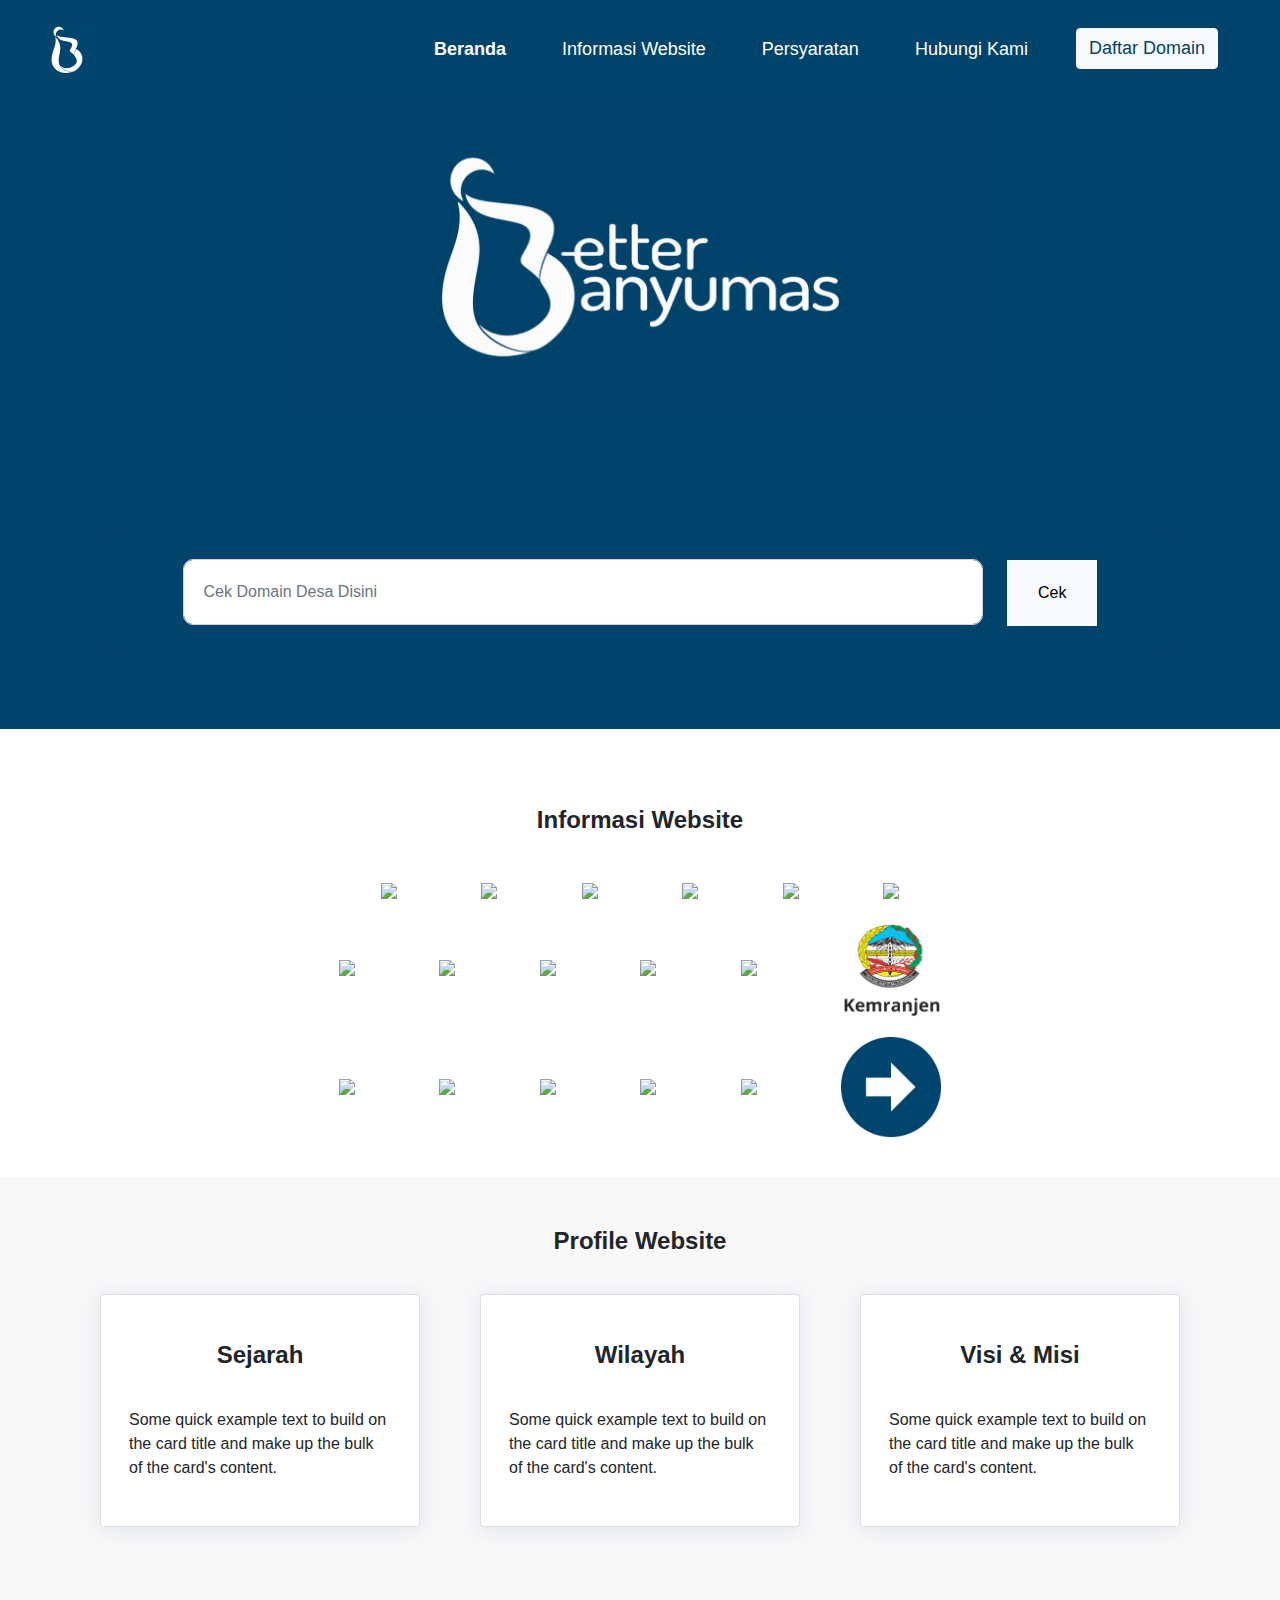
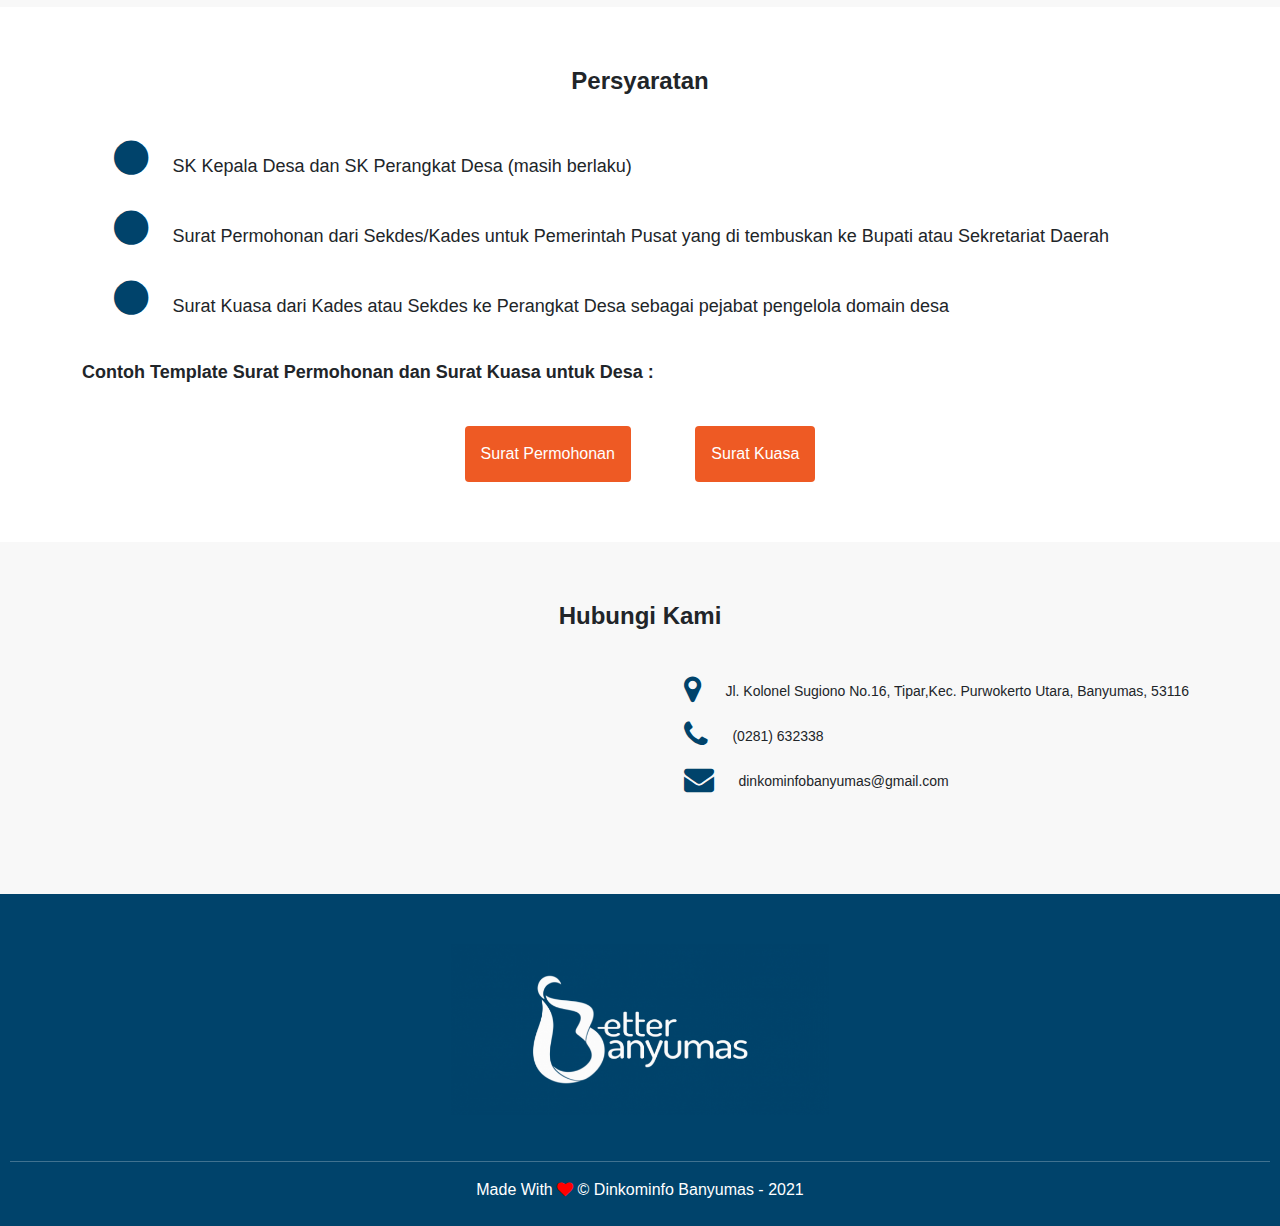
==== index.html @ e062c5b0 "Initial Commit - Layouting" ====
<!DOCTYPE html>
<html>
<head>
	<title>Dinkominfo - Pendaftaran Domain</title>
	<link rel="stylesheet" href="css/style.css" />
	<link rel="stylesheet" href="css/bootstrap.min.css" />
	<link rel="stylesheet" href="https://maxcdn.bootstrapcdn.com/font-awesome/4.5.0/css/font-awesome.min.css" />
</head>
<body>
	
	<section id="header">
		<div class="menu-bar">
			<nav class="navbar navbar-expand-lg navbar-light">
				<div class="container-fluid">
					<a class="navbar-brand" href="index.html"><img src="images/logo.jpg"></a>
					<button class="navbar-toggler" type="button" data-bs-toggle="collapse" data-bs-target="#navbarNav" aria-controls="navbarNav" aria-expanded="false" aria-label="Toggle navigation">
						<span class="navbar-toggler-icon"></span>
					</button>
					<div class="collapse navbar-collapse justify-content-end" id="navbarNav">
						<ul class="navbar-nav ml-auto">
							<li class="nav-item">
								<a class="nav-link" href="#"><b>Beranda</b></a>
							</li>
							<li class="nav-item">
								<a class="nav-link" href="#profile">Informasi Website</a>
							</li>
							<li class="nav-item">
								<a class="nav-link" href="#site-stats">Persyaratan</a>
							</li>
							<li class="nav-item">
								<a class="nav-link" href="#alamat">Hubungi Kami</a>
							</li>
							<li class="nav-item">
								<a href="login.html" type="button" class="btn btn-light button-user">Daftar Domain</a>
							</li>
						</ul>
					</div>
				</div>
			</nav>
		</div>
		<div class="banner text-center">
			<img src="images/logo_banner.png">
		</div>
	</section>

	<div class="search-job text-center">
		<input type="text" class="form-control" placeholder="Cek Domain Desa Disini">
		<input type="button" class="btn btn-light" value="Cek">
	</div>

	<section id="recruiters">
		<div class="container text-center">
			<h3>Informasi Website</h3>
			<div>
				<img src="images/ajibarang.png">
				<img src="images/banyumas.png">
				<img src="images/baturaden.png">
				<img src="images/cilongok.png">
				<img src="images/gumelar.png">
				<img src="images/jatilawang.png">
			</div>
			<div>
				<img src="images/kalibagor.png">
				<img src="images/karanglewas.png">
				<img src="images/kebasen.png">
				<img src="images/kedungbanteng.png">
				<img src="images/kembaran.png">
				<img src="images/Kemranjen.png">
			</div>
			<div>
				<img src="images/lumbir.png">
				<img src="images/patikraja.png">
				<img src="images/pekuncen.png">
				<img src="images/purwojati.png">
				<img src="images/rawalo.png">
				<img src="images/arrow.jpg">
			</div>
		</div>
	</section>

	<section id="profile">
		<div class="container">
			<h5>Profile Website</h5>
			<div class="row">
				<div class="card" style="width: 20rem;">
					<div class="card-body">
						<h5 class="card-title">Sejarah</h5>
						<p class="card-text">Some quick example text to build on the card title and make up the bulk of the card's content.</p>
					</div>
				</div>
				<div class="card" style="width: 20rem;">
					<div class="card-body">
						<h5 class="card-title">Wilayah</h5>
						<p class="card-text">Some quick example text to build on the card title and make up the bulk of the card's content.</p>
					</div>
				</div>
				<div class="card" style="width: 20rem;">
					<div class="card-body">
						<h5 class="card-title">Visi & Misi</h5>
						<p class="card-text">Some quick example text to build on the card title and make up the bulk of the card's content.</p>
					</div>
				</div>
			</div>
			
		</div>
	</section>

	<section id="site-stats">
		<div class="container text-center">
			<h3>Persyaratan</h3>
			<div class="row">
				<div class="keterangan">
					<ul>
						<li>		
							<i class="fa fa-circle fa-2x" aria-hidden="true"style="color:#00436b"></i>
							<span>SK Kepala Desa dan SK Perangkat Desa (masih berlaku)</span>
						</li>
						<li>	
							<i class="fa fa-circle fa-2x" aria-hidden="true"style="color:#00436b"></i>
							<span>Surat Permohonan dari Sekdes/Kades untuk Pemerintah Pusat yang di tembuskan ke Bupati atau Sekretariat Daerah</span>
						</li>
						<li>	
							<i class="fa fa-circle fa-2x" aria-hidden="true"style="color:#00436b"></i>
							<span> Surat Kuasa dari Kades atau Sekdes ke Perangkat Desa sebagai pejabat pengelola domain desa</span>
						</li>
					</ul>
					<span><b>Contoh Template Surat Permohonan dan Surat Kuasa untuk Desa : </b></span>
				</div>
				<div class="button">
					<button class="btn">Surat Permohonan</button>
					<button class="btn">Surat Kuasa</button>
				</div>
			</div>
		</div>
	</section>

	<section id="alamat">
		<div class="container text-center">
			<h3>Hubungi Kami</h3>
			<div class="row">
				<div class="col-md-6">
					<div id="map-container-google-2" class="z-depth-1-half map-container" style="height: 200px weight: 300px">
						<iframe src="https://maps.google.com/maps?q=manhatan&t=&z=13&ie=UTF8&iwloc=&output=embed" frameborder="0"
						style="border:0" allowfullscreen></iframe>
					</div>
				</div>
				<div class="col-md-6">
					<ul>
						<li>		
							<i class="fa fa-map-marker fa-2x" aria-hidden="true"style="color:#00436b"></i>
							<span>Jl. Kolonel Sugiono No.16, Tipar,Kec. Purwokerto Utara, Banyumas, 53116</span>
						</li>
						<li>	
							<i class="fa fa-phone fa-2x" aria-hidden="true"style="color:#00436b"></i>
							<span>(0281) 632338</span>
						</li>
						<li>	
							<i class="fa fa-envelope fa-2x" aria-hidden="true"style="color:#00436b"></i>
							<span>dinkominfobanyumas@gmail.com</span>
						</li>
					</ul>
				</div>
			</div>
		</div>
	</section>

	<section id="footer" class="text-center">
		<img src="images/logo_banner.png" class="footer-image">
		<hr>
		<p>Made With <i class="fa fa-heart"></i> © Dinkominfo Banyumas - 2021</p>
	</section>

	<script src="js/bootstrap.min.js"></script>
</body>
</html>
---- css/style.css ----
* 
{
	padding: 0;
	margin: 0;
	font-family: sans-serif;
}

/** Header dan Navbar **/
.menu-bar {
	background-color: #00436b;
	padding-right: 30px;
	padding-left: 30px;
}

.nav-link {
	font-size: 18px;
	color: #fff !important;
	margin: 20px;
}

.nav-item .button-user {
	font-size: 18px;
	color: #00436b !important;
	margin: 20px;
}

.navbar-nav {
	text-align: center;
}

.menu-bar .navbar-toggler {
	padding-right: 0;
	outline: none;
	border: none;
}

.banner {
	height: 70vh;
	background-color: #00436b;
	background-size: cover;
	background-position: center;
	color: #fff;
}

/** Search **/
.search-job {
	padding: 20px 0;
	margin: -200px 8% 50px;
	background-color: #00436b;
	border-radius: 15px;
	box-shadow: 0 0 10px rgba(0,0,0,0);
}

.search-job .form-control{
	max-width: 800px;
	display: inline-flex;
	margin: 10px 10px;
	border-radius: 10px;
	padding: 20px;
}

.search-job .btn-light{
	border-radius: 0;
	margin: 10px;
	padding: 20px 30px;
}

/** Informasi Website Desa **/
#recruiters {
	padding-top: 100px;
	padding-bottom: 30px;
}

#recruiters h3 {
	text-align: center;
	padding-bottom: 30px;
	font-weight: 600;
	font-size: 24px;
}

#recruiters img {
	max-width: 100px;
	margin: 10px 40px;
}

/** Profile Website **/
#profile {
	background: #f8f8f8;
	padding: 50px 0;
}

#profile h5{
	text-align: center;
	padding-bottom: 30px;
	font-weight: 600;
	font-size: 24px;	
}

.card {
	padding: 30px 0;
	margin: 30px;
	border-radius: 10px;
	box-shadow: 0 2px 20px 0 rgba(110,130,208, .18);
}

/** KeunggulanLokerku **/
#site-stats {
	padding: 60px 0;
}

#site-stats h3 {
	text-align: center;
	padding-bottom: 30px;
	font-weight: 600;
	font-size: 24px;	
}

#site-stats .fa {
	font-size: 40px;
	margin-right: 20px;
	margin-bottom: 20px;
	line-height: 50px;
	vertical-align: middle;
}

.keterangan {
	text-align: left;
}

#site-stats ul {
    list-style-type: none;
}

#site-stats span {
    font-family: sans-serif;
    font-size: 18px;
}

#site-stats .btn {
	color: #fff !important;
	background: #EE5A24 !important;
	margin-right: 30px;
	margin-left: 30px;
	margin-top: 40px;
	padding: 15px;
}

/** Hubungi Kami **/
#alamat {
	padding: 60px 0;
	background-color: #f8f8f8;
}

#alamat h3 {
	text-align: center;
	padding-bottom: 30px;
	font-weight: 600;
	font-size: 24px;	
}

#alamat ul {
    list-style-type: none;
    text-align: left;
    margin-bottom: 30px;
}

#alamat .fa {
	font-size: 30px;
	margin-right: 20px;
	margin-bottom: 5px;
	line-height: 40px;
	vertical-align: middle;
}

#alamat span {
    font-family: sans-serif;
    font-size: 14px;
    padding: 0;
    margin: 0;
}

/** Footer **/
#footer {
	background: #00436b; 
	padding: 20px 10px 8px;
}

.footer-image {
	margin: 30px 0;
	height: 30%;
	max-width: 30%;
}

#footer p {
	color: #fff;
}

#footer hr {
	color: #fff;
}

.fa-heart {
	color: #f00;
}

/** Page_List_Lowongan **/
#jobs_lowongan {
	padding: 30px 0;
}

#jobs_lowongan h5{
	text-align: left;
	padding-bottom: 60px;
	font-weight: 600;
	font-size: 24px;	
}

.company-details-lowongan {
	box-shadow: 0 2px 20px 0 rgba(110,130,208, .18);
	border-radius: 5px;
	margin-bottom: 50px;
}

.job-update-lowongan {
	background: #fff;
	padding: 10px 20px;
	border-radius: 5px;
}

.job-update-lowongan .fa {
	margin-top: 5px;
	margin-right: 10px;
	color: #4A7FF1;
}

.apply-btn {
	height: 40px;
	background-color: #4A7FF1;
	padding: 7px;
	border-bottom-left-radius: 5px;
	border-bottom-right-radius: 5px;
}

.apply-btn .btn-primary {
	padding: 0 30px;
	float: right;
	border-radius: 0;
	box-shadow: none !important;
	background: transparent;
	border: 1px solid #fff;
}

/** Page_Login **/
.background {
	background: #00456D !important;
}

.text-center-login {
	margin-top: 20px;
	text-align: center;
}

.background .btn {
	background-color: #EE5A24 !important;
	color: #ffffff;
}
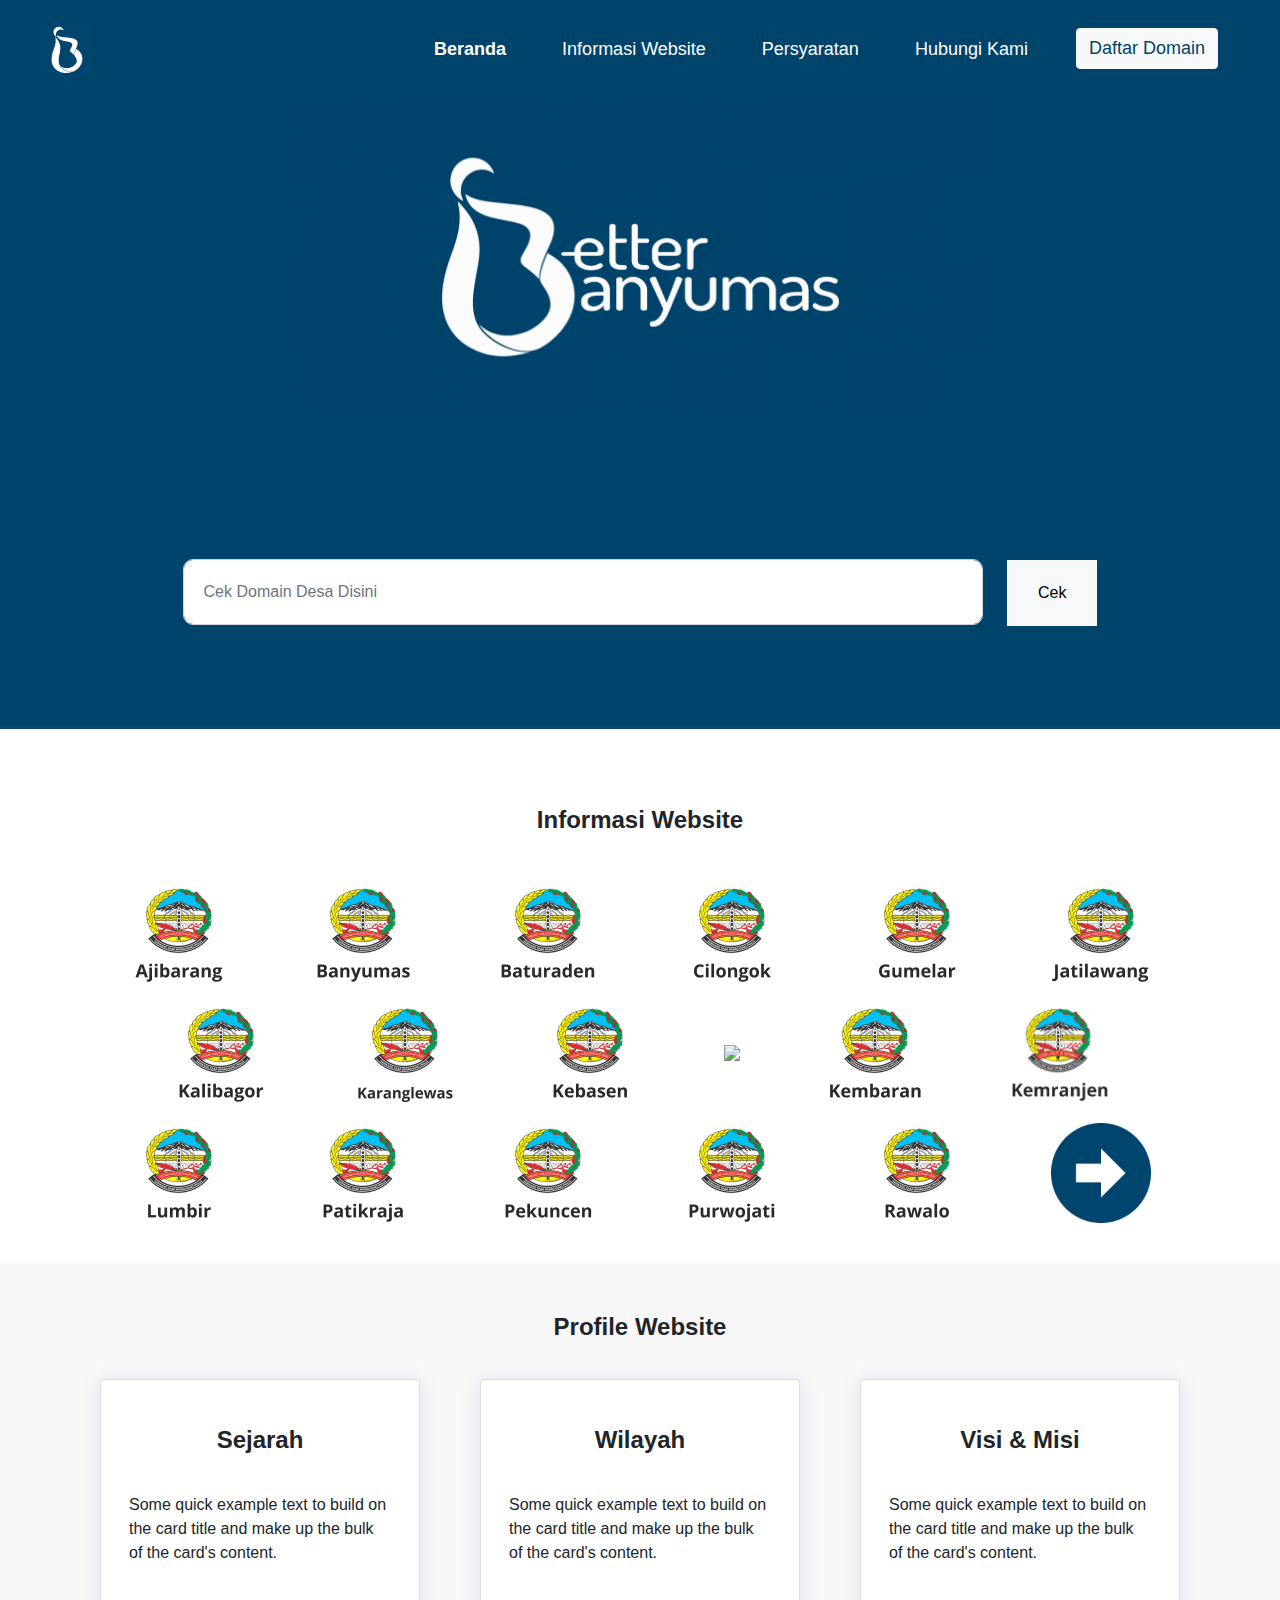
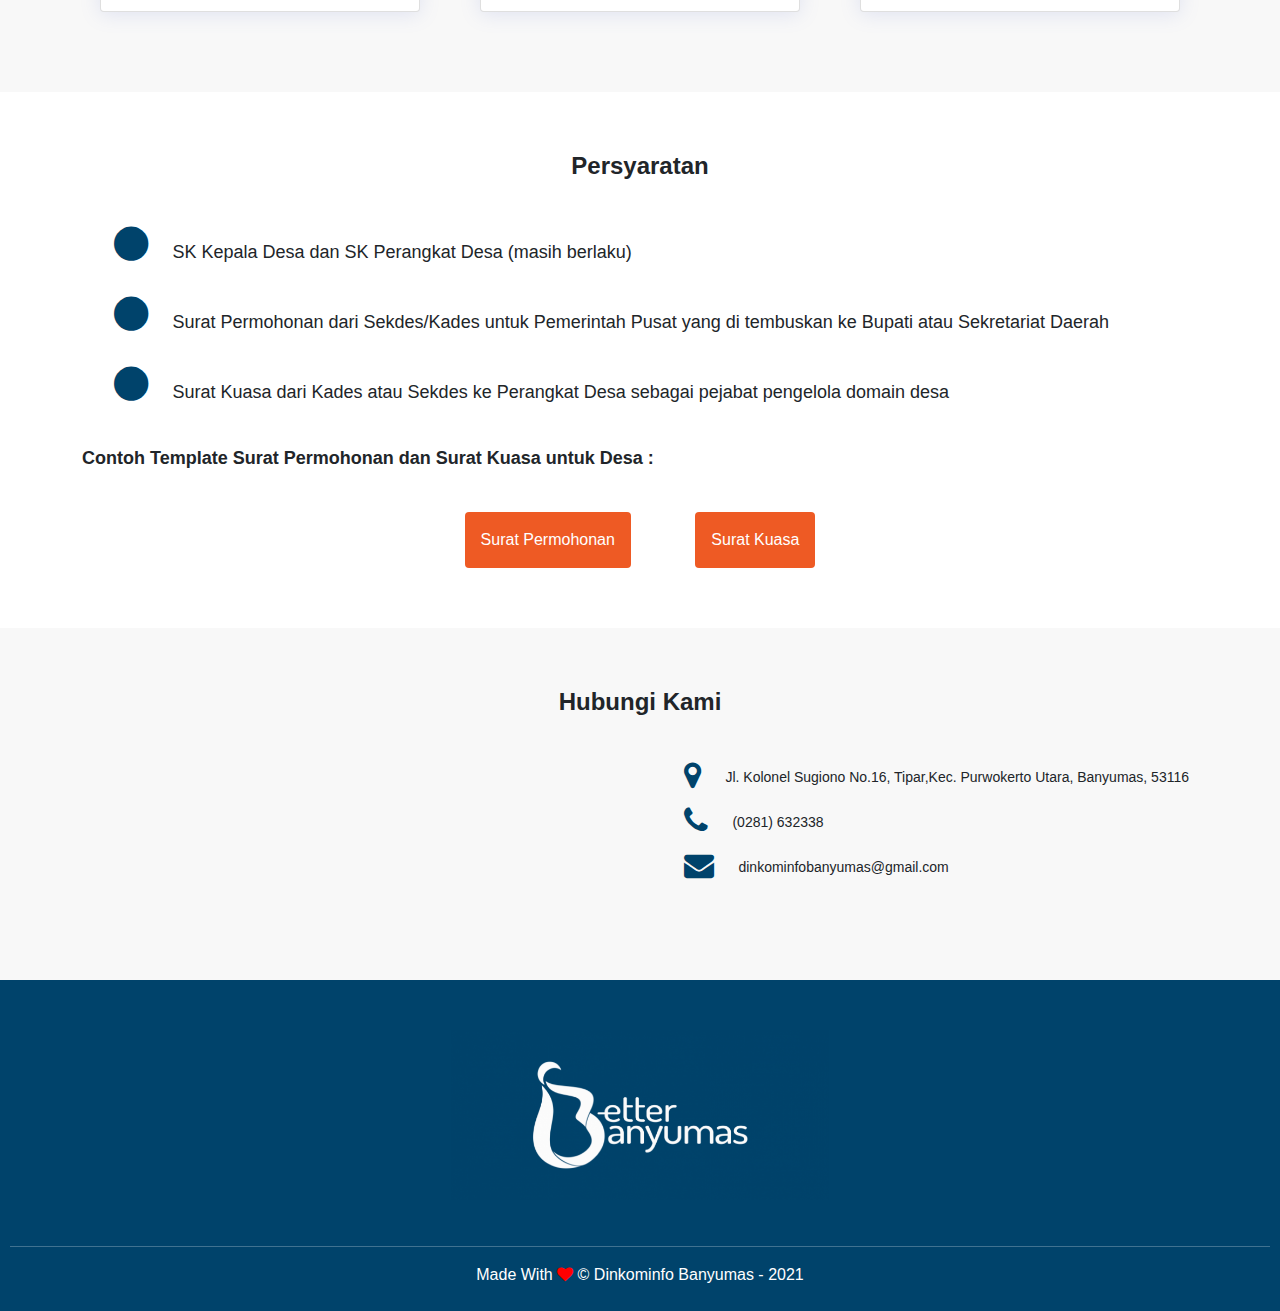
==== commit b8c88fe6: "Update Image di Index" ====
--- a/index.html
+++ b/index.html
@@ -1,7 +1,7 @@
 <!DOCTYPE html>
 <html>
 <head>
-	<title>Dinkominfo - Pendaftaran Domain</title>
+	<title>Home - Dinkominfo Banyumas</title>
 	<link rel="stylesheet" href="css/style.css" />
 	<link rel="stylesheet" href="css/bootstrap.min.css" />
 	<link rel="stylesheet" href="https://maxcdn.bootstrapcdn.com/font-awesome/4.5.0/css/font-awesome.min.css" />
@@ -52,27 +52,27 @@
 		<div class="container text-center">
 			<h3>Informasi Website</h3>
 			<div>
-				<img src="images/ajibarang.png">
-				<img src="images/banyumas.png">
-				<img src="images/baturaden.png">
-				<img src="images/cilongok.png">
-				<img src="images/gumelar.png">
-				<img src="images/jatilawang.png">
+				<img src="images/Ajibarang.png">
+				<img src="images/Banyumas.png">
+				<img src="images/Baturaden.png">
+				<img src="images/Cilongok.png">
+				<img src="images/Gumelar.png">
+				<img src="images/Jatilawang.png">
 			</div>
 			<div>
-				<img src="images/kalibagor.png">
-				<img src="images/karanglewas.png">
-				<img src="images/kebasen.png">
-				<img src="images/kedungbanteng.png">
-				<img src="images/kembaran.png">
+				<img src="images/Kalibagor.png">
+				<img src="images/Karanglewas.png">
+				<img src="images/Kebasen.png">
+				<img src="images/Kedungbanteng.png">
+				<img src="images/Kembaran.png">
 				<img src="images/Kemranjen.png">
 			</div>
 			<div>
-				<img src="images/lumbir.png">
-				<img src="images/patikraja.png">
-				<img src="images/pekuncen.png">
-				<img src="images/purwojati.png">
-				<img src="images/rawalo.png">
+				<img src="images/Lumbir.png">
+				<img src="images/Patikraja.png">
+				<img src="images/Pekuncen.png">
+				<img src="images/Purwojati.png">
+				<img src="images/Rawalo.png">
 				<img src="images/arrow.jpg">
 			</div>
 		</div>
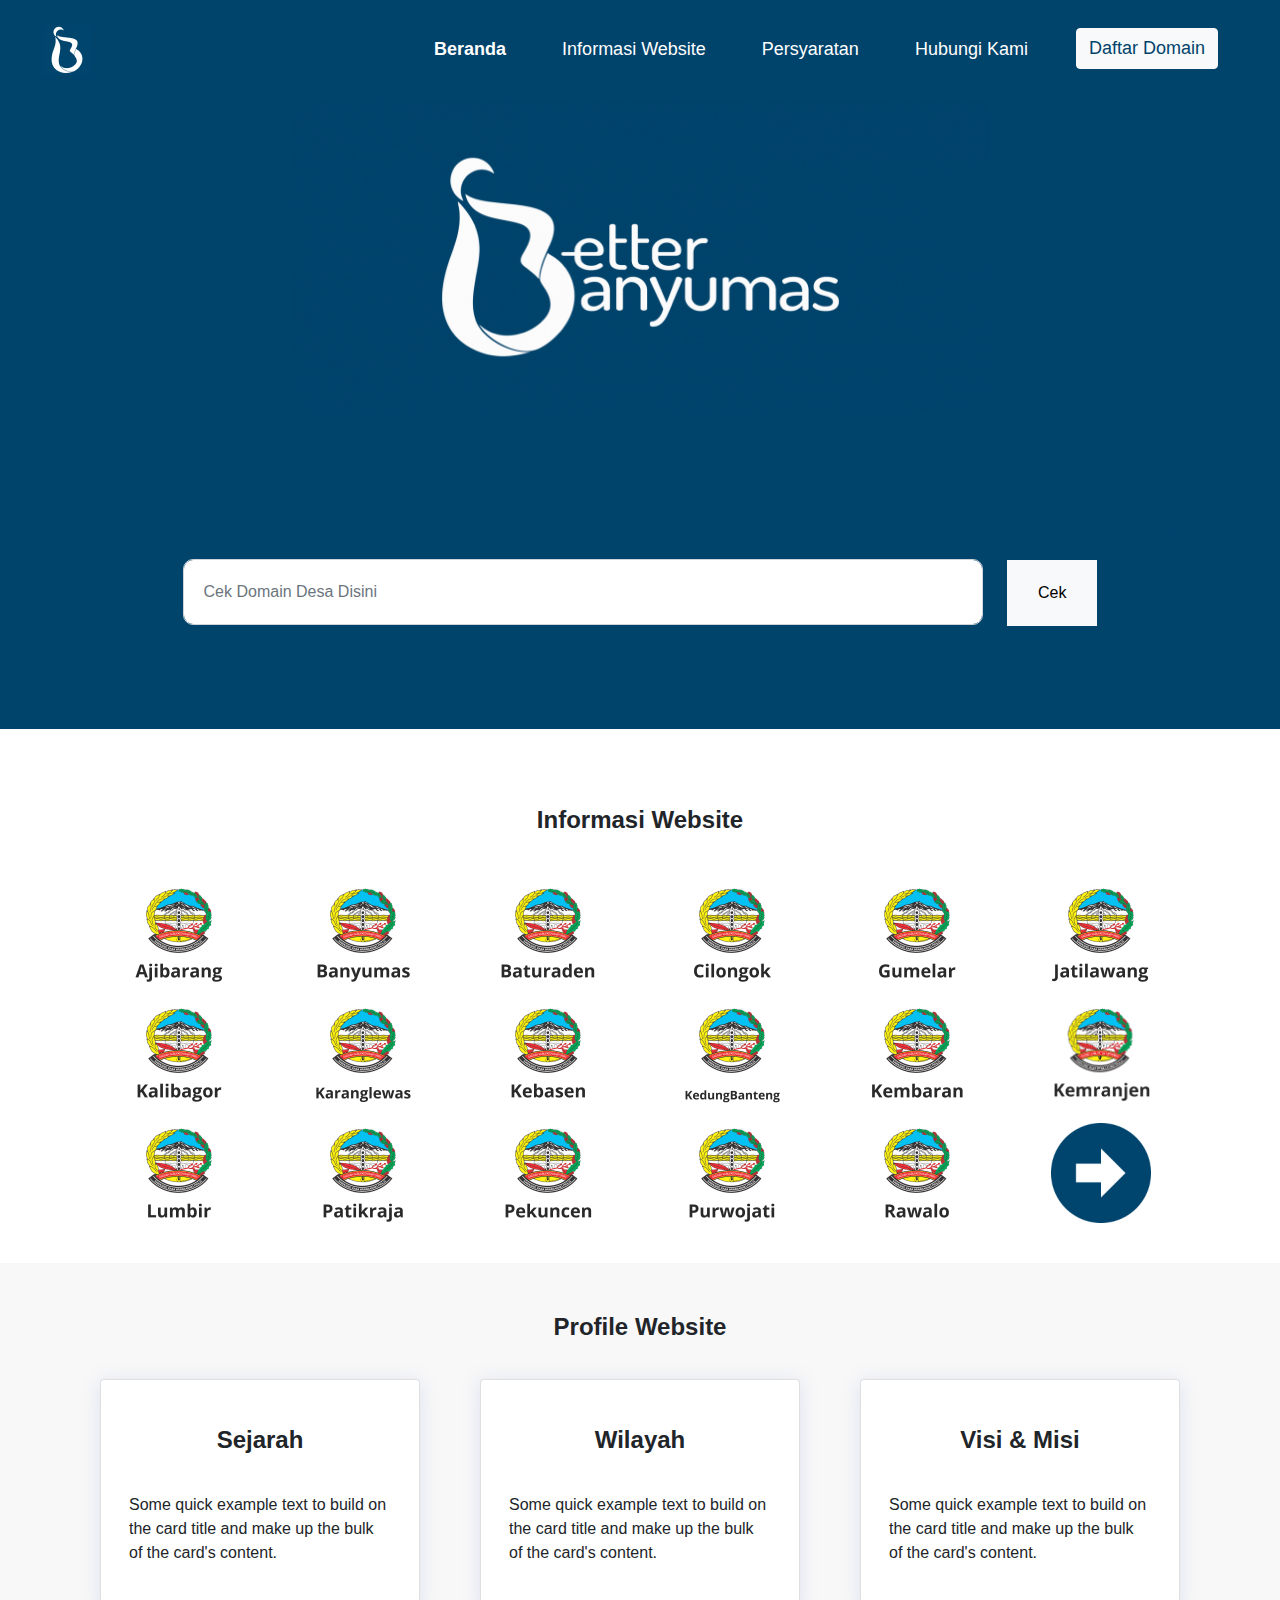
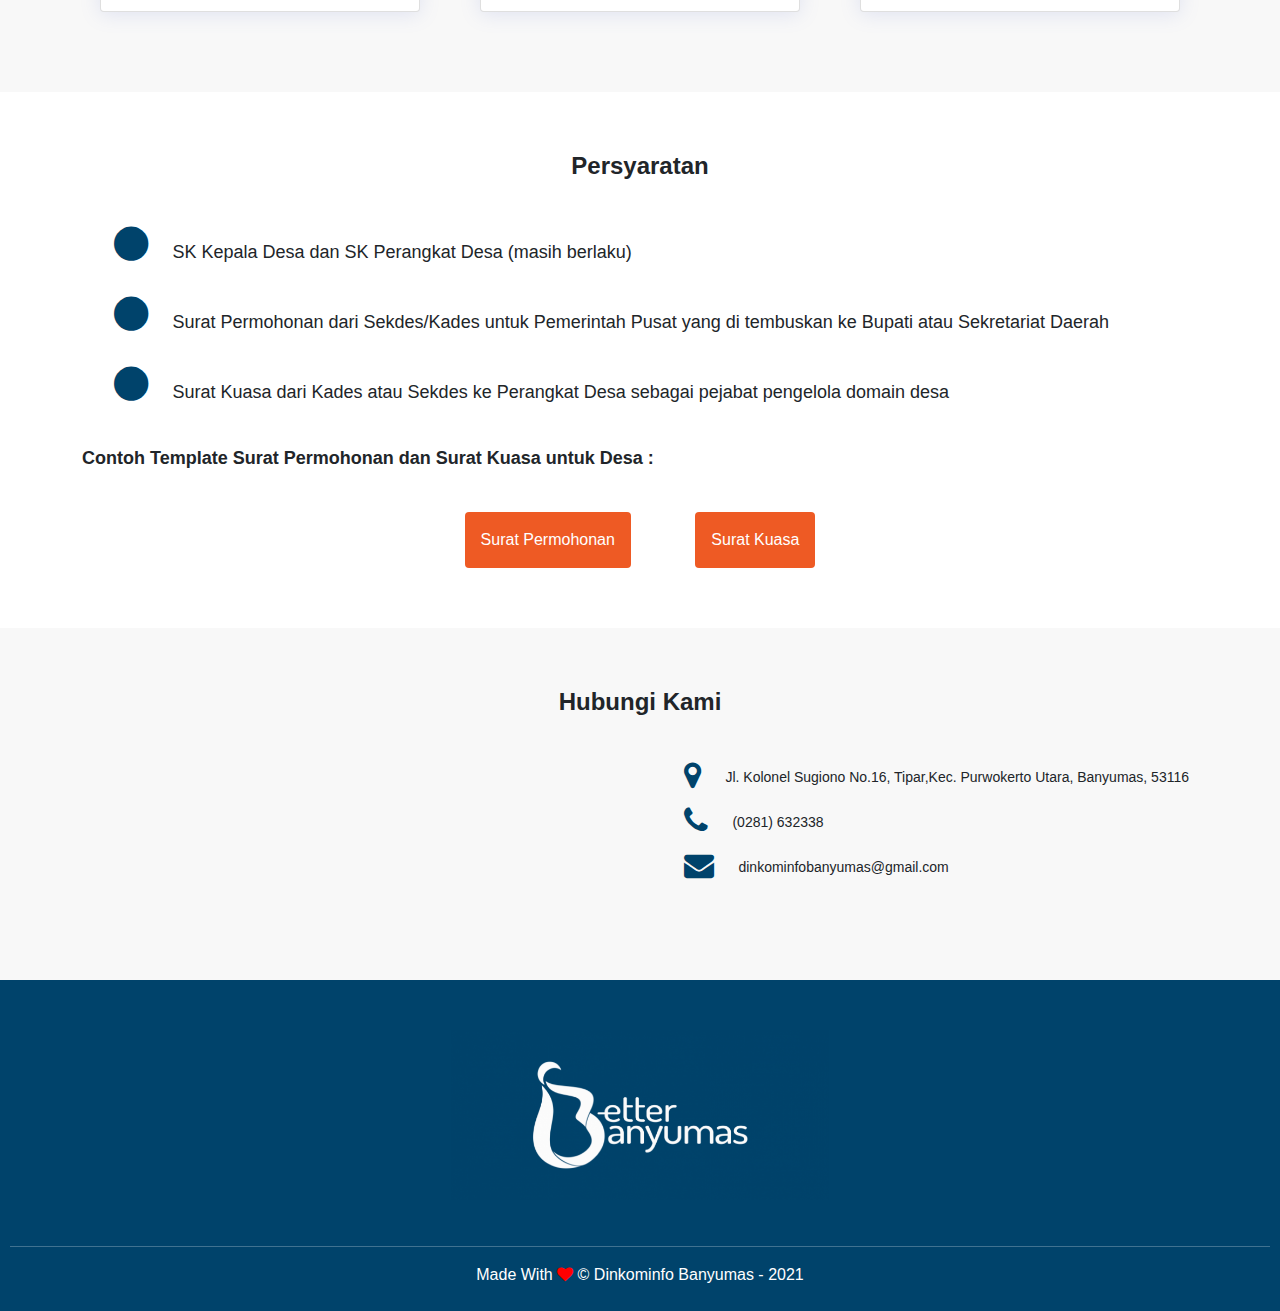
==== commit 8a802540: "Update Image" ====
--- a/index.html
+++ b/index.html
@@ -63,7 +63,7 @@
 				<img src="images/Kalibagor.png">
 				<img src="images/Karanglewas.png">
 				<img src="images/Kebasen.png">
-				<img src="images/Kedungbanteng.png">
+				<img src="images/KedungBanteng.png">
 				<img src="images/Kembaran.png">
 				<img src="images/Kemranjen.png">
 			</div>
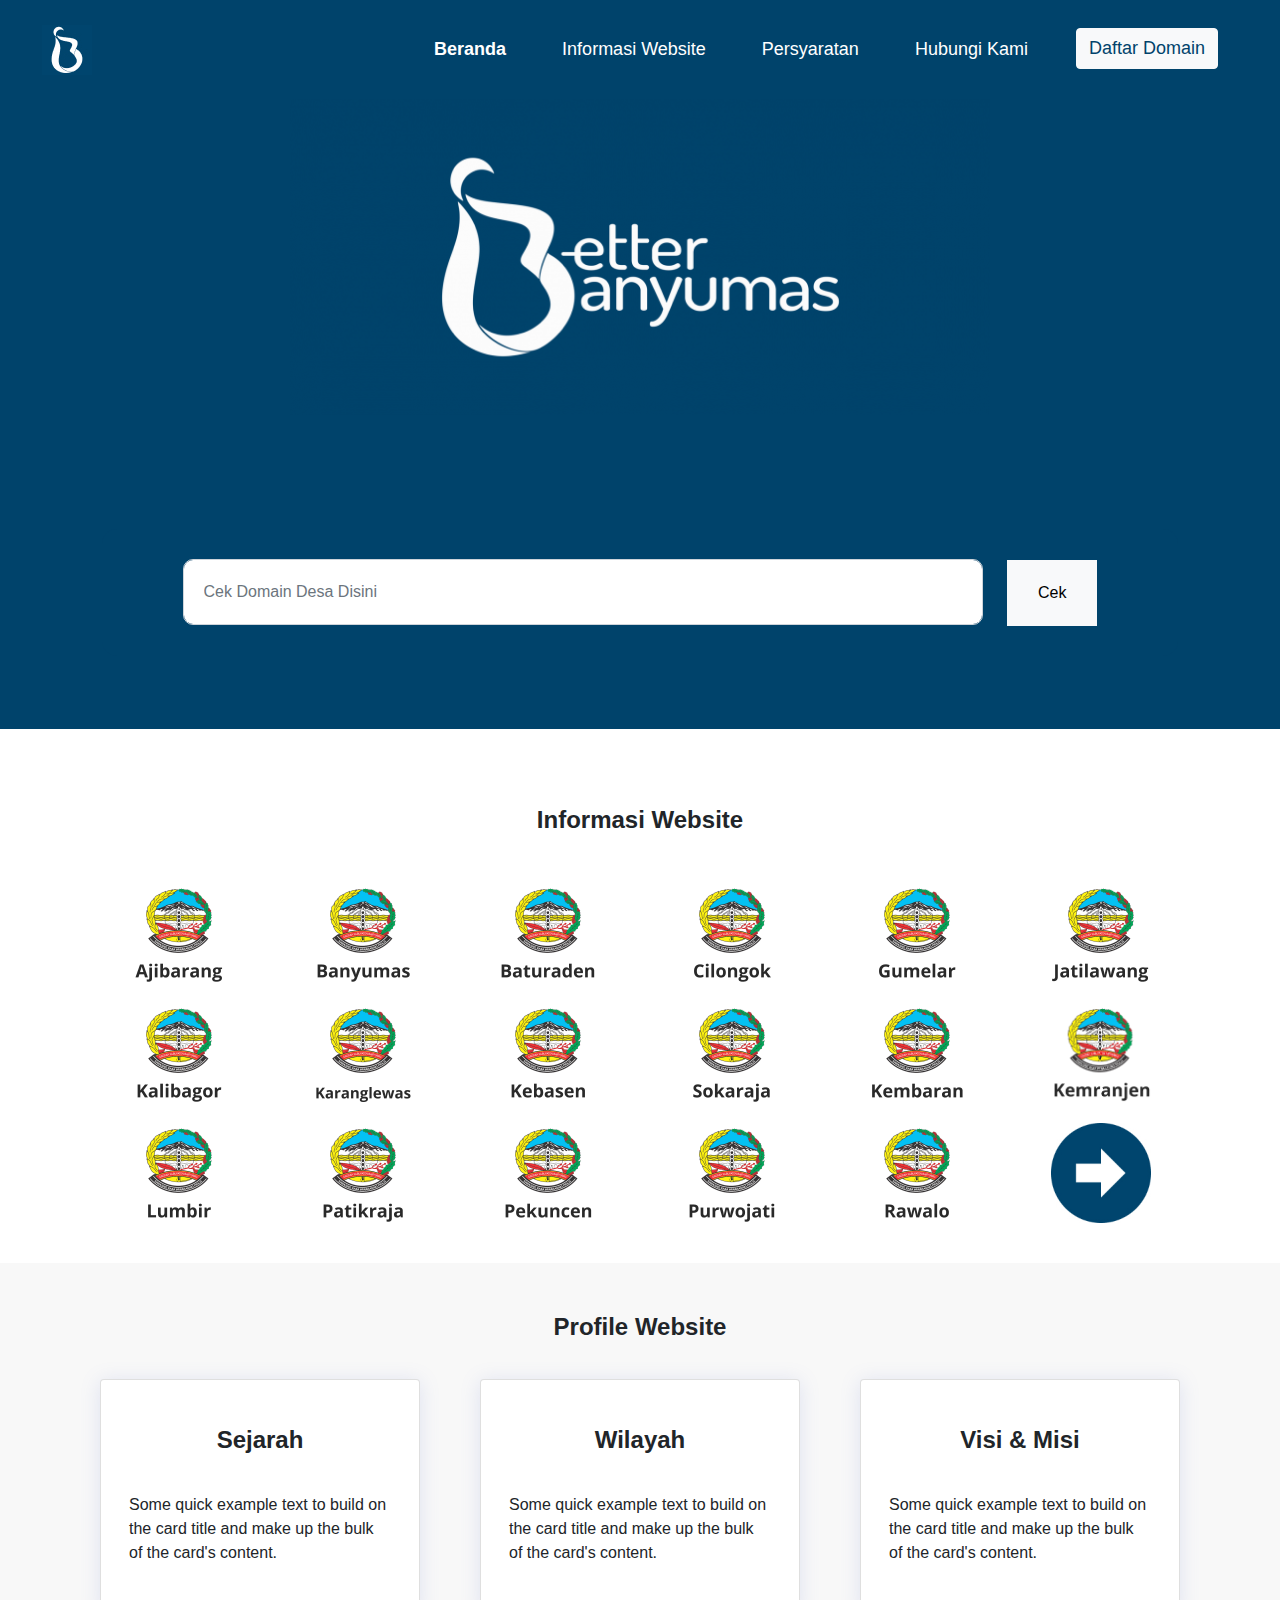
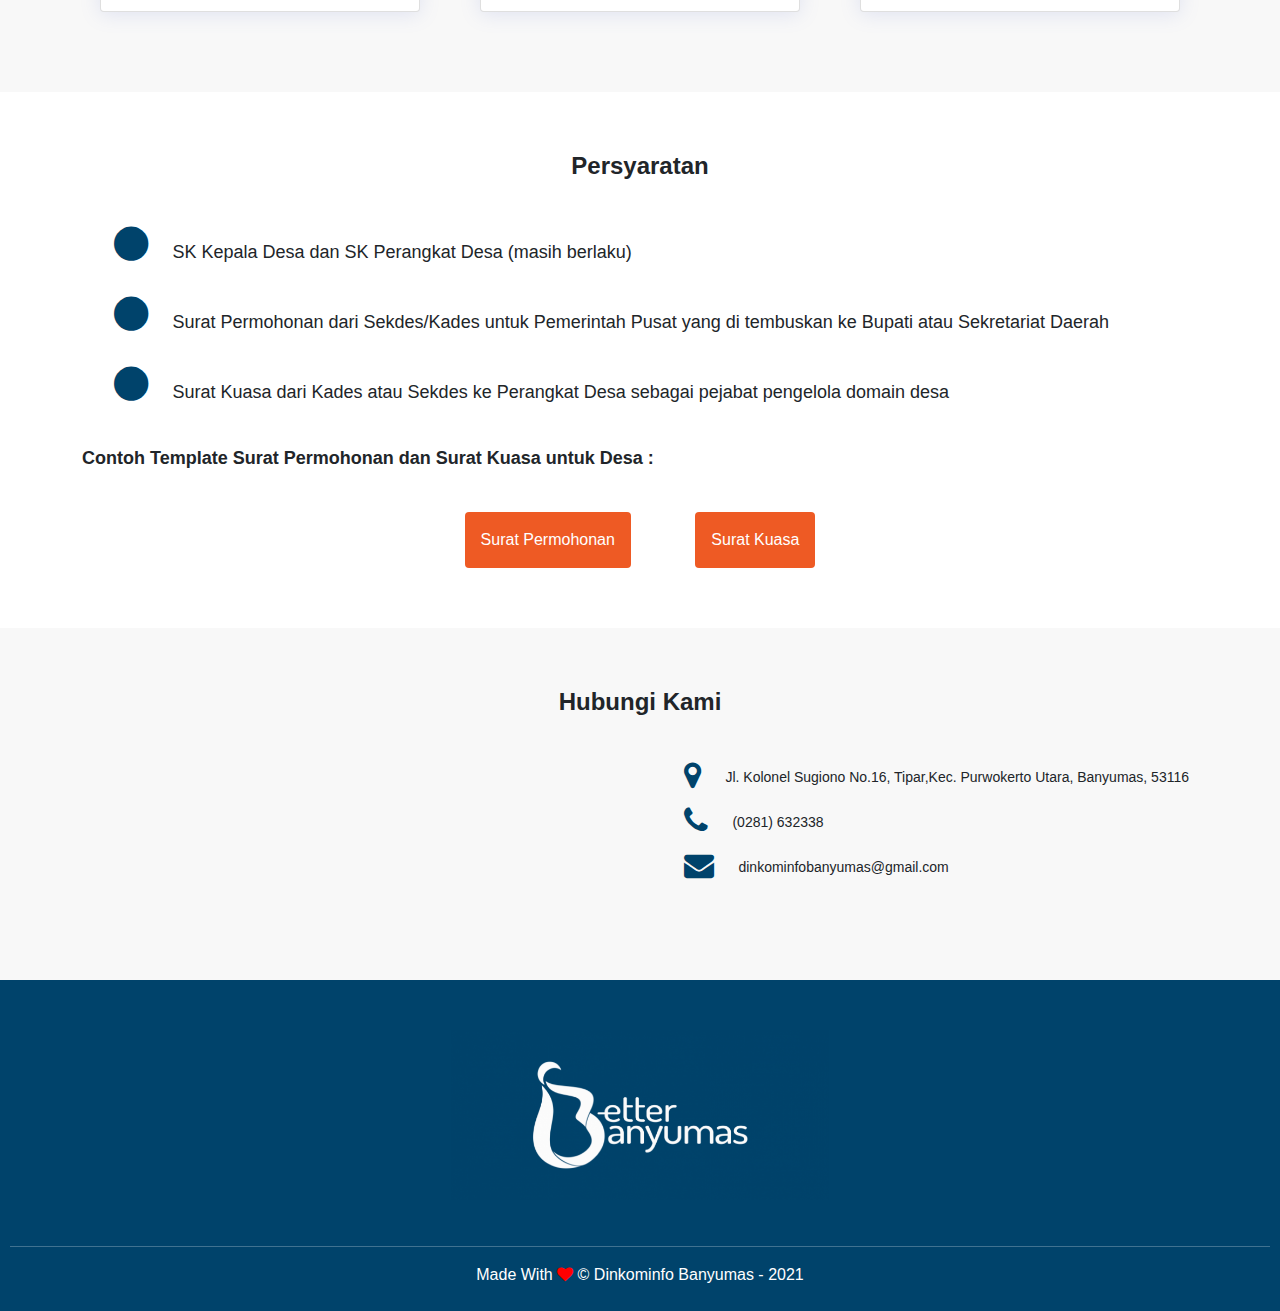
==== commit a4830d81: "Update Image" ====
--- a/index.html
+++ b/index.html
@@ -63,7 +63,7 @@
 				<img src="images/Kalibagor.png">
 				<img src="images/Karanglewas.png">
 				<img src="images/Kebasen.png">
-				<img src="images/KedungBanteng.png">
+				<img src="images/Sokaraja.png">
 				<img src="images/Kembaran.png">
 				<img src="images/Kemranjen.png">
 			</div>
